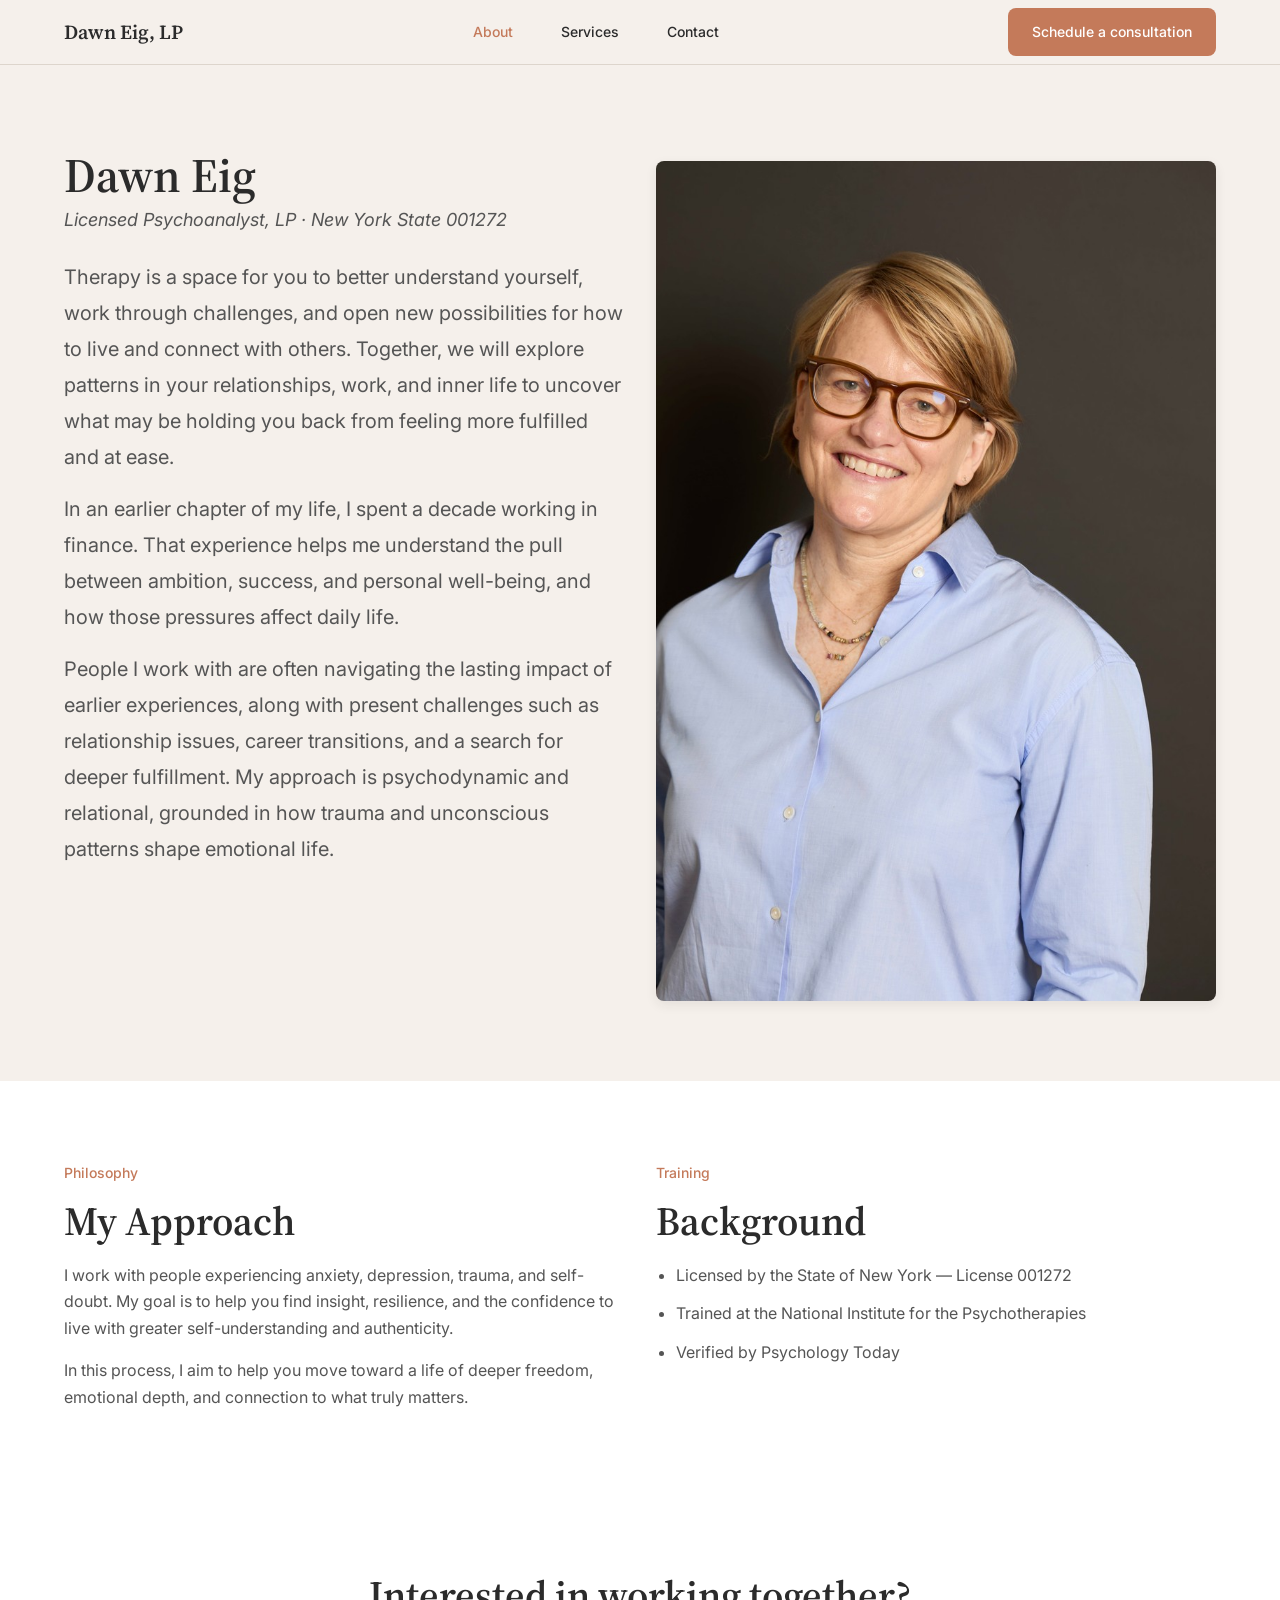
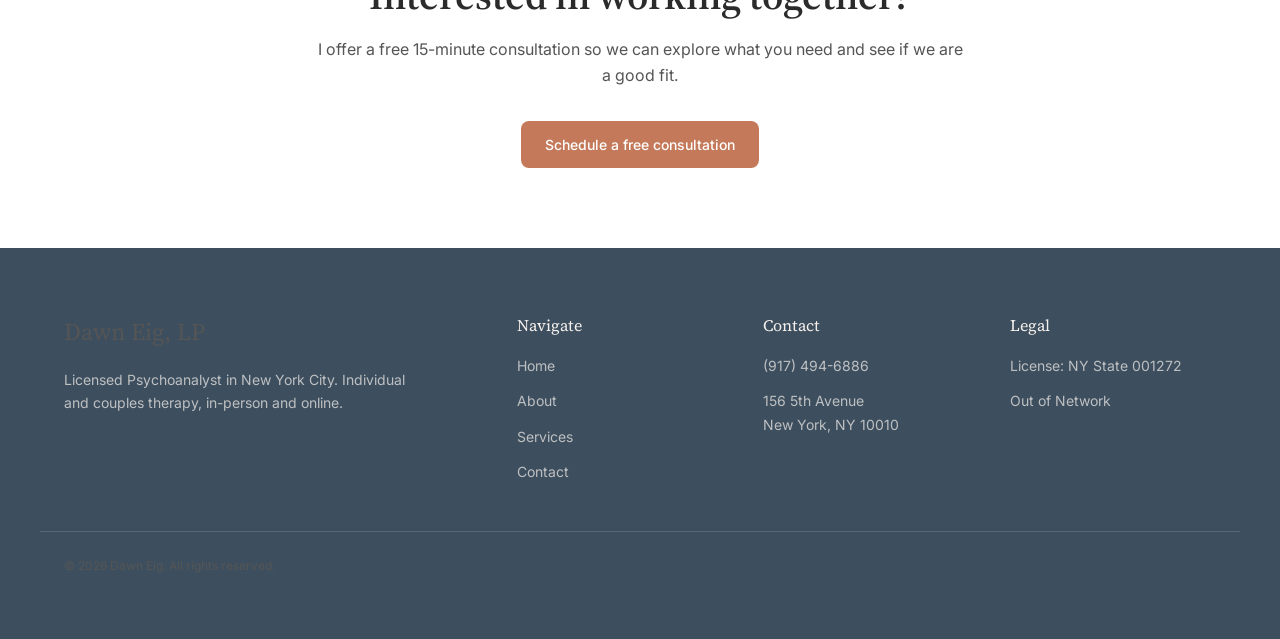
==== about/index.html @ 8c960bed "Make footer address link to Google Maps" ====
<!DOCTYPE html>
<html lang="en">
<head>
  <meta charset="UTF-8">
  <meta name="viewport" content="width=device-width, initial-scale=1.0">
  <meta name="description" content="About Dawn Eig, Licensed Psychoanalyst in NYC. Learn about her background in finance, her psychoanalytic training, and her approach to therapy.">
  <title>About — Dawn Eig, LP | Licensed Psychoanalyst</title>
  <link rel="preconnect" href="https://fonts.googleapis.com">
  <link rel="preconnect" href="https://fonts.gstatic.com" crossorigin>
  <link href="https://fonts.googleapis.com/css2?family=Inter:wght@400;500;600&family=Source+Serif+4:ital,opsz,wght@0,8..60,400;0,8..60,600;1,8..60,400&display=swap" rel="stylesheet">
  <link rel="stylesheet" href="/css/tokens.css">
  <link rel="stylesheet" href="/css/reset.css">
  <link rel="stylesheet" href="/css/base.css">
  <link rel="stylesheet" href="/css/layout.css">
  <link rel="stylesheet" href="/css/components.css">
  <link rel="stylesheet" href="/css/pages.css">
</head>
<body>
  <a href="#main" class="sr-only">Skip to main content</a>

  <header class="nav" role="banner">
    <div class="container nav__inner">
      <a href="/" class="nav__logo">Dawn Eig, LP</a>
      <nav class="nav__links" aria-label="Primary navigation">
        <a href="/about/" class="nav__link" aria-current="page">About</a>
        <a href="/services/" class="nav__link">Services</a>
        <a href="/contact/" class="nav__link">Contact</a>
      </nav>
      <a href="/contact/" class="btn btn--primary nav__cta">Schedule a consultation</a>
      <button class="nav__toggle" aria-label="Toggle menu" aria-expanded="false" aria-controls="nav-mobile">
        <span class="nav__toggle-bar" aria-hidden="true"></span>
        <span class="nav__toggle-bar" aria-hidden="true"></span>
        <span class="nav__toggle-bar" aria-hidden="true"></span>
      </button>
    </div>
    <div id="nav-mobile" class="nav__mobile container">
      <a href="/about/" class="nav__link" aria-current="page">About</a>
      <a href="/services/" class="nav__link">Services</a>
      <a href="/contact/" class="nav__link">Contact</a>
      <a href="/contact/" class="btn btn--primary">Schedule a consultation</a>
    </div>
  </header>

  <main id="main">
    <section class="section section--primary" aria-labelledby="about-heading">
      <div class="container grid grid--2" style="align-items: start;">
        <div>
          <h1 id="about-heading" class="section__title">Dawn Eig</h1>
          <p class="hero__subtitle hero__subtitle--about">Licensed Psychoanalyst, LP &middot; New York State 001272</p>
          <p class="bio__text">Therapy is a space for you to better understand yourself, work through challenges, and open new possibilities for how to live and connect with others. Together, we will explore patterns in your relationships, work, and inner life to uncover what may be holding you back from feeling more fulfilled and at ease.</p>
          <p class="bio__text">In an earlier chapter of my life, I spent a decade working in finance. That experience helps me understand the pull between ambition, success, and personal well-being, and how those pressures affect daily life.</p>
          <p class="bio__text">People I work with are often navigating the lasting impact of earlier experiences, along with present challenges such as relationship issues, career transitions, and a search for deeper fulfillment. My approach is psychodynamic and relational, grounded in how trauma and unconscious patterns shape emotional life.</p>
        </div>
        <figure class="hero__image" style="margin-top: var(--space-4);">
          <img src="/assets/images/dawn-eig-hero.jpg" alt="Dawn Eig, Licensed Psychoanalyst" loading="lazy" width="800" height="1200">
        </figure>
      </div>
    </section>

    <section class="section section--secondary" aria-labelledby="philosophy-heading">
      <div class="container">
        <div class="grid grid--2" style="align-items: start;">
          <div>
            <span class="section__eyebrow">Philosophy</span>
            <h2 id="philosophy-heading" class="section__title">My Approach</h2>
            <p>I work with people experiencing anxiety, depression, trauma, and self-doubt. My goal is to help you find insight, resilience, and the confidence to live with greater self-understanding and authenticity.</p>
            <p>In this process, I aim to help you move toward a life of deeper freedom, emotional depth, and connection to what truly matters.</p>
          </div>
          <div>
            <span class="section__eyebrow">Training</span>
            <h2 class="section__title">Background</h2>
            <ul style="padding-left: var(--space-5); list-style: disc; color: var(--color-text-secondary);">
              <li style="margin-bottom: var(--space-3);">Licensed by the State of New York &mdash; License 001272</li>
              <li style="margin-bottom: var(--space-3);">Trained at the National Institute for the Psychotherapies</li>
              <li>Verified by Psychology Today</li>
            </ul>
          </div>
        </div>
      </div>
    </section>

    <section class="section section--secondary text-center" aria-labelledby="cta-about-heading">
      <div class="container">
        <h2 id="cta-about-heading" class="section__title">Interested in working together?</h2>
        <p style="margin-inline: auto; margin-bottom: var(--space-8);">I offer a free 15-minute consultation so we can explore what you need and see if we are a good fit.</p>
        <a href="/contact/" class="btn btn--primary">Schedule a free consultation</a>
      </div>
    </section>
  </main>

  <footer class="footer" role="contentinfo">
    <div class="container footer__inner">
      <div>
        <p class="footer__brand">Dawn Eig, LP</p>
        <p class="footer__text">Licensed Psychoanalyst in New York City. Individual and couples therapy, in-person and online.</p>
      </div>
      <div>
        <p class="footer__heading">Navigate</p>
        <nav class="footer__links" aria-label="Footer navigation">
          <a href="/" class="footer__link">Home</a>
          <a href="/about/" class="footer__link">About</a>
          <a href="/services/" class="footer__link">Services</a>
          <a href="/contact/" class="footer__link">Contact</a>
        </nav>
      </div>
      <div>
        <p class="footer__heading">Contact</p>
        <div class="footer__links">
          <a href="tel:+19174946886" class="footer__link">(917) 494-6886</a>
          <a href="https://maps.google.com/?q=156+5th+Avenue+New+York+NY+10010" target="_blank" rel="noopener noreferrer" class="footer__link">156 5th Avenue<br>New York, NY 10010</a>
        </div>
      </div>
      <div>
        <p class="footer__heading">Legal</p>
        <div class="footer__links">
          <span class="footer__link">License: NY State 001272</span>
          <span class="footer__link">Out of Network</span>
        </div>
      </div>
    </div>
    <div class="container footer__bottom">
      <p>&copy; 2026 Dawn Eig. All rights reserved.</p>
    </div>
  </footer>

  <script type="module" src="/js/main.js"></script>
</body>
</html>
---- css/tokens.css ----
/*
 * Design Tokens
 * Single source of truth for colors, typography, spacing, and breakpoints.
 * Modify here to update the entire site.
 */

:root {
  /* Colors */
  --color-bg-primary: #F5F0EB;
  --color-bg-secondary: #FFFFFF;
  --color-bg-dark: #3D4F5F;
  --color-text-primary: #2B2B2B;
  --color-text-secondary: #555555;
  --color-text-on-dark: #F5F0EB;
  --color-accent: #C47A5A;
  --color-accent-hover: #A86446;
  --color-accent-light: #E8C4B0;
  --color-link: #8B5E3C;
  --color-border: #DDD5CC;

  /* Typography */
  --font-serif: 'Source Serif 4', 'Cormorant Garamond', Georgia, serif;
  --font-sans: 'Inter', 'DM Sans', -apple-system, BlinkMacSystemFont, sans-serif;
  --font-size-xs: 0.75rem;
  --font-size-sm: 0.875rem;
  --font-size-base: 1rem;
  --font-size-md: 1.125rem;
  --font-size-lg: 1.25rem;
  --font-size-xl: 1.5rem;
  --font-size-2xl: 2rem;
  --font-size-3xl: 2.5rem;
  --font-size-4xl: 3rem;
  --line-height-tight: 1.25;
  --line-height-normal: 1.65;
  --line-height-relaxed: 1.8;

  /* Spacing */
  --space-1: 0.25rem;
  --space-2: 0.5rem;
  --space-3: 0.75rem;
  --space-4: 1rem;
  --space-5: 1.25rem;
  --space-6: 1.5rem;
  --space-8: 2rem;
  --space-10: 2.5rem;
  --space-12: 3rem;
  --space-16: 4rem;
  --space-20: 5rem;
  --space-24: 6rem;

  /* Layout */
  --container-max: 75rem;
  --container-narrow: 55rem;
  --section-padding-y: var(--space-20);
  --border-radius: 8px;

  /* Transitions */
  --transition-fast: 150ms ease;
  --transition-base: 200ms ease;
  --transition-slow: 300ms ease;

  /* Shadows */
  --shadow-sm: 0 1px 2px rgba(43, 43, 43, 0.05);
  --shadow-md: 0 4px 12px rgba(43, 43, 43, 0.08);
  --shadow-lg: 0 8px 24px rgba(43, 43, 43, 0.1);
}

@media (prefers-reduced-motion: reduce) {
  :root {
    --transition-fast: 0ms;
    --transition-base: 0ms;
    --transition-slow: 0ms;
  }
}
---- css/base.css ----
/* Base typography and element styles */

body {
  font-family: var(--font-sans);
  font-size: var(--font-size-base);
  color: var(--color-text-primary);
  background-color: var(--color-bg-primary);
}

h1, h2, h3, h4 {
  font-family: var(--font-serif);
  font-weight: 600;
  line-height: var(--line-height-tight);
  color: var(--color-text-primary);
  text-wrap: balance;
}

h1 { font-size: var(--font-size-3xl); }
h2 { font-size: var(--font-size-2xl); }
h3 { font-size: var(--font-size-xl); }
h4 { font-size: var(--font-size-lg); }

p {
  max-width: 65ch;
  text-wrap: pretty;
  color: var(--color-text-secondary);
}

p + p {
  margin-top: var(--space-4);
}

a {
  color: var(--color-link);
  transition: color var(--transition-fast);
}

a:hover,
a:focus {
  color: var(--color-accent);
  text-decoration: underline;
  text-underline-offset: 3px;
}

@media (min-width: 48rem) {
  h1 { font-size: var(--font-size-4xl); }
  h2 { font-size: var(--font-size-3xl); }
}
---- css/layout.css ----
/* Layout primitives: containers, sections, grids */

.container {
  width: 100%;
  max-width: var(--container-max);
  margin-inline: auto;
  padding-inline: var(--space-6);
}

.container--narrow {
  max-width: var(--container-narrow);
}

.section {
  padding-block: var(--section-padding-y);
}

.section--primary {
  background-color: var(--color-bg-primary);
}

.section--secondary {
  background-color: var(--color-bg-secondary);
}

.section--dark {
  background-color: var(--color-bg-dark);
  color: var(--color-text-on-dark);
}

.section--dark h1,
.section--dark h2,
.section--dark h3,
.section--dark h4 {
  color: var(--color-text-on-dark);
}

.section--dark p {
  color: rgba(245, 240, 235, 0.85);
}

.section--dark .card {
  color: var(--color-text-primary);
}

.section--dark .card h3,
.section--dark .card .card__title {
  color: var(--color-text-primary);
}

.section--dark .card p,
.section--dark .card .card__text {
  color: var(--color-text-secondary);
}

.grid {
  display: grid;
  gap: var(--space-8);
}

.grid--2 {
  grid-template-columns: 1fr;
}

.grid--3 {
  grid-template-columns: 1fr;
}

@media (min-width: 48rem) {
  .grid--2 {
    grid-template-columns: repeat(2, 1fr);
  }
}

@media (min-width: 64rem) {
  .grid--3 {
    grid-template-columns: repeat(3, 1fr);
  }
}
---- css/components.css ----
/* Reusable UI components */

/* ---- Navigation ---- */
.nav {
  position: sticky;
  top: 0;
  z-index: 100;
  background-color: rgba(245, 240, 235, 0.95);
  backdrop-filter: blur(8px);
  border-bottom: 1px solid var(--color-border);
}

.nav__inner {
  display: flex;
  align-items: center;
  justify-content: space-between;
  height: 4rem;
}

.nav__logo {
  font-family: var(--font-serif);
  font-size: var(--font-size-lg);
  font-weight: 600;
  color: var(--color-text-primary);
}

.nav__logo:hover {
  text-decoration: none;
  color: var(--color-accent);
}

.nav__links {
  display: none;
  gap: var(--space-12);
  align-items: center;
}

.nav__link {
  font-size: var(--font-size-sm);
  font-weight: 500;
  color: var(--color-text-primary);
}

.nav__link:hover,
.nav__link[aria-current="page"] {
  color: var(--color-accent);
}

.nav__cta {
  display: none;
}

.nav__toggle {
  display: flex;
  flex-direction: column;
  gap: 5px;
  padding: var(--space-2);
}

.nav__toggle-bar {
  display: block;
  width: 24px;
  height: 2px;
  background-color: var(--color-text-primary);
  transition: transform var(--transition-base), opacity var(--transition-base);
}

.nav__toggle[aria-expanded="true"] .nav__toggle-bar:first-child {
  transform: translateY(7px) rotate(45deg);
}

.nav__toggle[aria-expanded="true"] .nav__toggle-bar:nth-child(2) {
  opacity: 0;
}

.nav__toggle[aria-expanded="true"] .nav__toggle-bar:last-child {
  transform: translateY(-7px) rotate(-45deg);
}

.nav__mobile {
  display: none;
  flex-direction: column;
  gap: var(--space-4);
  padding: var(--space-4) var(--space-6) var(--space-8);
  border-top: 1px solid var(--color-border);
}

.nav__mobile.is-open {
  display: flex;
}

@media (min-width: 48rem) {
  .nav__links {
    display: flex;
  }

  .nav__cta {
    display: inline-flex;
  }

  .nav__toggle {
    display: none;
  }

  .nav__mobile {
    display: none !important;
  }
}

/* ---- Buttons ---- */
.btn {
  display: inline-flex;
  align-items: center;
  justify-content: center;
  padding: var(--space-3) var(--space-6);
  font-family: var(--font-sans);
  font-size: var(--font-size-sm);
  font-weight: 500;
  border-radius: var(--border-radius);
  transition: background-color var(--transition-base);
}

.btn:hover {
  text-decoration: none;
}

.btn:active {
  opacity: 0.92;
}

.btn--primary:focus-visible,
.btn--on-dark:focus-visible {
  outline-color: var(--color-bg-secondary);
}

.btn--primary {
  background-color: var(--color-accent);
  color: var(--color-bg-secondary);
}

.btn--primary:hover {
  background-color: var(--color-accent-hover);
  color: var(--color-bg-secondary);
}

.btn--secondary {
  background-color: transparent;
  color: var(--color-text-primary);
  border: 1.5px solid var(--color-border);
}

.btn--secondary:hover {
  border-color: var(--color-accent);
  color: var(--color-accent);
}

.btn--on-dark {
  background-color: var(--color-bg-secondary);
  color: var(--color-text-primary);
}

.btn--on-dark:hover {
  background-color: var(--color-accent-light);
}

/* ---- Cards ---- */
.card {
  background-color: var(--color-bg-secondary);
  border-radius: var(--border-radius);
  padding: var(--space-8);
  box-shadow: var(--shadow-sm);
  transition: box-shadow var(--transition-base), transform var(--transition-base);
}

.card:hover {
  box-shadow: var(--shadow-md);
}

.card__title {
  font-family: var(--font-serif);
  font-size: var(--font-size-xl);
  margin-bottom: var(--space-3);
}

.card__text {
  font-size: var(--font-size-sm);
  line-height: var(--line-height-relaxed);
}

/* ---- Forms ---- */
.form__group {
  margin-bottom: var(--space-5);
}

.form__label {
  display: block;
  margin-bottom: var(--space-2);
  font-size: var(--font-size-sm);
  font-weight: 500;
  color: var(--color-text-secondary);
}

.form__input,
.form__textarea {
  width: 100%;
  padding: var(--space-3) var(--space-4);
  font-size: var(--font-size-base);
  background-color: var(--color-bg-secondary);
  border: 1.5px solid var(--color-border);
  border-radius: var(--border-radius);
  transition: border-color var(--transition-fast), box-shadow var(--transition-fast);
}

.form__input:focus,
.form__textarea:focus {
  border-color: var(--color-accent);
  box-shadow: 0 0 0 3px rgba(196, 122, 90, 0.15);
  outline: none;
}

.form__textarea {
  min-height: 8rem;
  resize: vertical;
}

.form__error {
  display: none;
  margin-top: var(--space-2);
  font-size: var(--font-size-sm);
  color: #C0392B;
}

.form__group.is-invalid .form__error {
  display: block;
}

.form__group.is-invalid .form__input,
.form__group.is-invalid .form__textarea {
  border-color: #C0392B;
}

.form__success {
  display: none;
  padding: var(--space-6);
  background-color: #E8F5E9;
  border: 1.5px solid #A5D6A7;
  border-radius: var(--border-radius);
  color: #2E7D32;
}

.form__success.is-visible {
  display: block;
}

/* ---- Utility ---- */
.text-center { text-align: center; }
.text-center p { margin-inline: auto; }

.sr-only {
  position: absolute;
  width: 1px;
  height: 1px;
  padding: 0;
  margin: -1px;
  overflow: hidden;
  clip: rect(0, 0, 0, 0);
  white-space: nowrap;
  border: 0;
}
---- css/pages.css ----
/* Page-specific styles */

/* ---- Hero ---- */
.hero {
  padding-block: var(--space-16);
}

.hero__inner {
  display: grid;
  gap: var(--space-10);
  align-items: center;
}

.hero__content {
  order: 2;
}

.hero__title {
  margin-bottom: var(--space-4);
}

.hero__title em {
  font-style: normal;
  color: var(--color-accent);
}

.hero__subtitle {
  font-family: var(--font-sans);
  font-size: var(--font-size-md);
  font-weight: 400;
  color: var(--color-text-secondary);
  margin-bottom: var(--space-6);
}

.hero__subtitle--about {
  font-style: italic;
  margin-top: calc(-1 * var(--space-4));
}

.hero__text {
  font-size: var(--font-size-md);
  line-height: var(--line-height-relaxed);
  margin-bottom: var(--space-8);
}

.hero__actions {
  display: flex;
  flex-wrap: wrap;
  gap: var(--space-4);
}

.hero__image {
  order: 1;
  border-radius: var(--border-radius);
  overflow: hidden;
  box-shadow: var(--shadow-md);
}

.hero__image img {
  width: 100%;
  aspect-ratio: 2 / 3;
  object-fit: cover;
}

/* About page bio text */
.bio__text {
  font-size: var(--font-size-lg);
  line-height: var(--line-height-relaxed);
  max-width: 55ch;
}

.bio__text:first-of-type {
  margin-top: var(--space-6);
}

@media (min-width: 48rem) {
  .hero {
    padding-block: var(--space-24);
  }

  .hero__inner {
    grid-template-columns: 1fr 1fr;
    gap: var(--space-16);
  }

  .hero__content {
    order: 1;
  }

  .hero__image {
    order: 2;
  }
}

/* ---- Section Header ---- */
.section__header {
  margin-bottom: var(--space-12);
}

.section__header--center {
  text-align: center;
}

.section__header--center p {
  margin-inline: auto;
}

.section__eyebrow {
  display: block;
  font-family: var(--font-sans);
  font-size: var(--font-size-sm);
  font-weight: 500;
  color: var(--color-accent);
  margin-bottom: var(--space-3);
}

.section__title {
  margin-bottom: var(--space-4);
}

/* ---- Quote ---- */
.quote {
  font-family: var(--font-serif);
  font-size: var(--font-size-xl);
  font-style: italic;
  line-height: var(--line-height-normal);
  color: var(--color-text-primary);
  max-width: 50ch;
  border-left: 3px solid var(--color-accent);
  padding-left: var(--space-6);
}

.quote__attribution {
  display: block;
  margin-top: var(--space-4);
  font-family: var(--font-sans);
  font-size: var(--font-size-sm);
  font-style: normal;
  color: var(--color-text-secondary);
}

/* ---- List Blocks ---- */
.list-block__item {
  padding: var(--space-6) 0;
  border-bottom: 1px solid var(--color-border);
}

.list-block__item:first-child {
  border-top: 1px solid var(--color-border);
}

.list-block__title {
  font-family: var(--font-serif);
  font-size: var(--font-size-lg);
  margin-bottom: var(--space-2);
}

.list-block__text {
  font-size: var(--font-size-sm);
  color: var(--color-text-secondary);
  max-width: 60ch;
}

/* ---- Footer ---- */
.footer {
  padding-block: var(--space-16);
  background-color: var(--color-bg-dark);
  color: var(--color-text-on-dark);
}

.footer__inner {
  display: grid;
  gap: var(--space-10);
}

.footer__brand {
  font-family: var(--font-serif);
  font-size: var(--font-size-xl);
  margin-bottom: var(--space-3);
}

.footer__text {
  font-size: var(--font-size-sm);
  color: rgba(245, 240, 235, 0.7);
  max-width: 40ch;
}

.footer__heading {
  font-family: var(--font-serif);
  font-size: var(--font-size-base);
  margin-bottom: var(--space-4);
  color: var(--color-text-on-dark);
}

.footer__links {
  display: flex;
  flex-direction: column;
  gap: var(--space-3);
}

.footer__link {
  font-size: var(--font-size-sm);
  color: rgba(245, 240, 235, 0.7);
}

.footer__link:hover {
  color: var(--color-text-on-dark);
}

.footer__bottom {
  margin-top: var(--space-12);
  padding-top: var(--space-6);
  border-top: 1px solid rgba(245, 240, 235, 0.15);
  font-size: var(--font-size-xs);
  color: rgba(245, 240, 235, 0.5);
}

@media (min-width: 48rem) {
  .footer__inner {
    grid-template-columns: 2fr 1fr 1fr 1fr;
  }
}
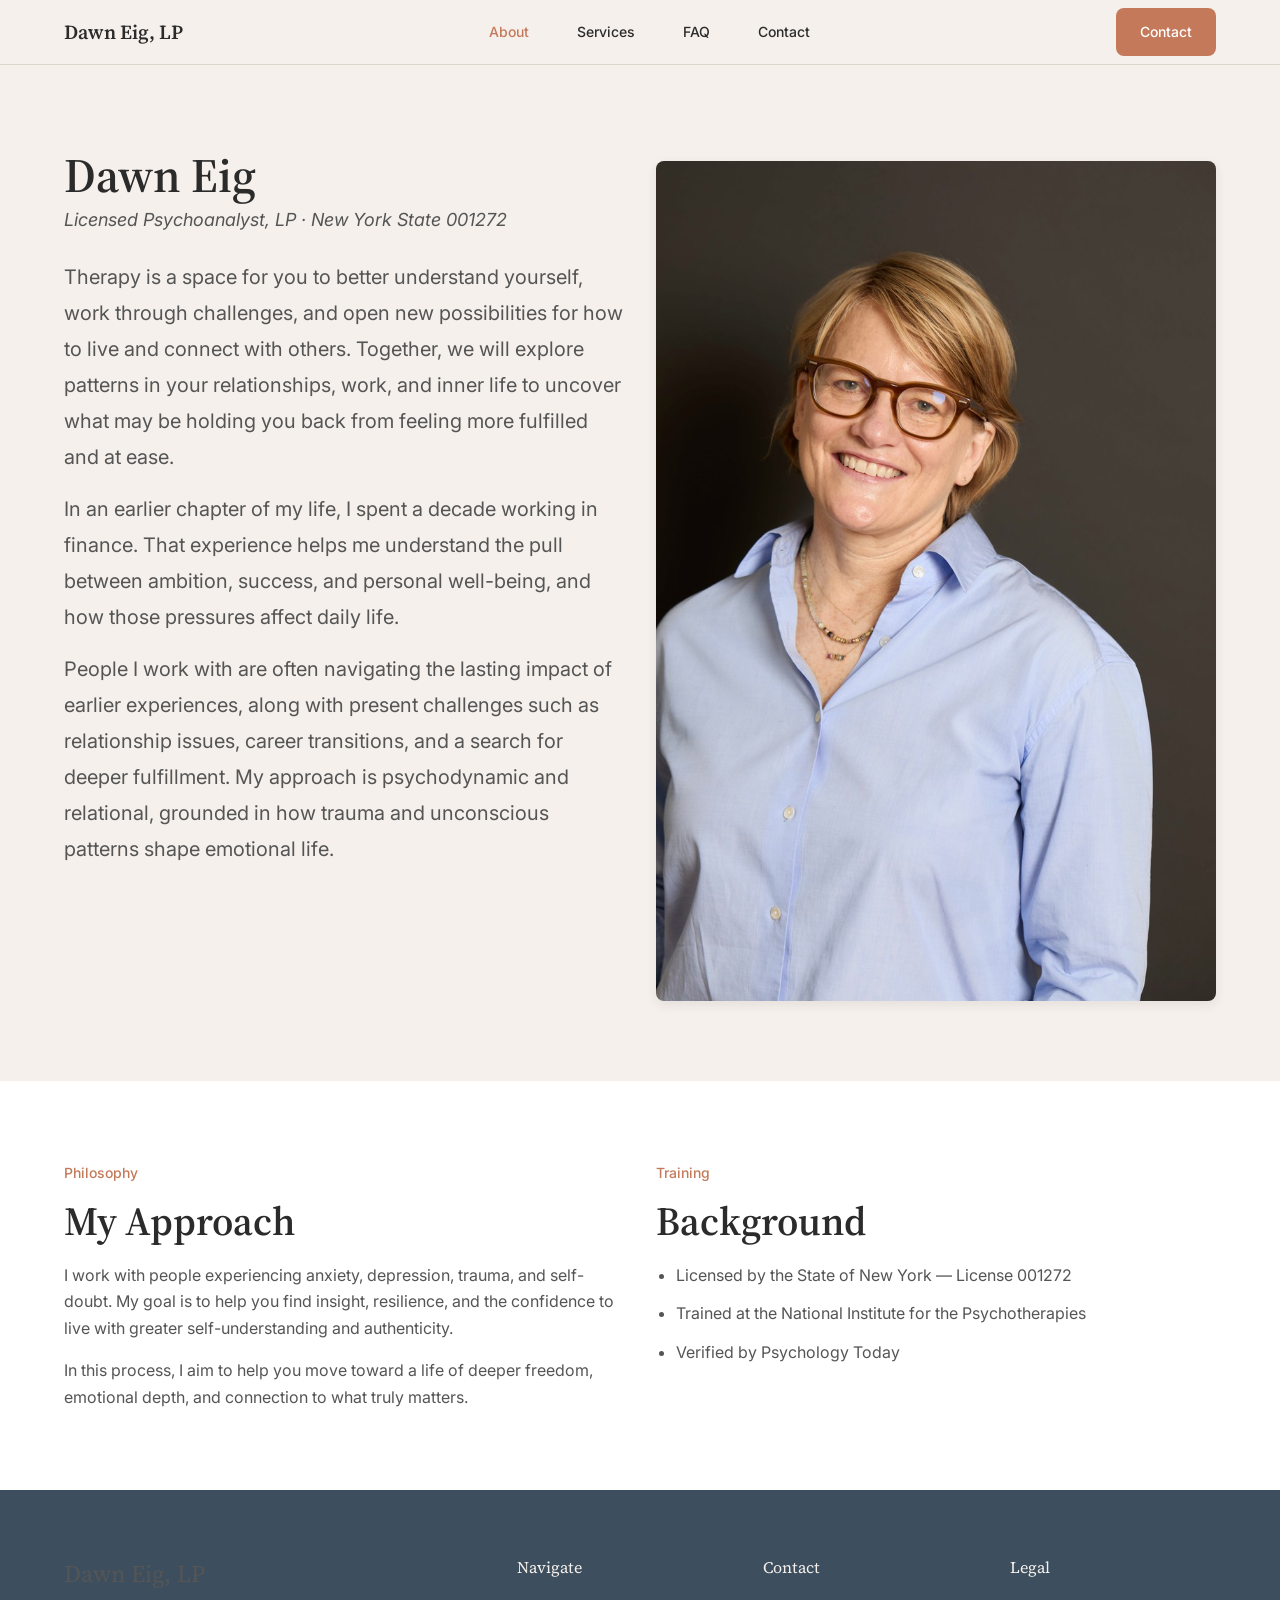
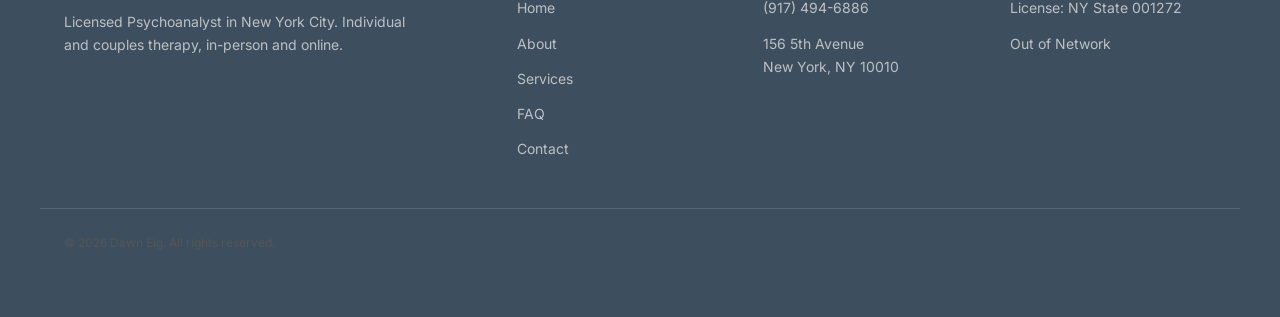
==== commit ca916f47: "Implement client edits per Dawn Eig document - Nav: add FAQ, change CTA to Contact - Home: new hero " ====
--- a/about/index.html
+++ b/about/index.html
@@ -24,9 +24,10 @@
       <nav class="nav__links" aria-label="Primary navigation">
         <a href="/about/" class="nav__link" aria-current="page">About</a>
         <a href="/services/" class="nav__link">Services</a>
+        <a href="/faq/" class="nav__link">FAQ</a>
         <a href="/contact/" class="nav__link">Contact</a>
       </nav>
-      <a href="/contact/" class="btn btn--primary nav__cta">Schedule a consultation</a>
+      <a href="/contact/" class="btn btn--primary nav__cta">Contact</a>
       <button class="nav__toggle" aria-label="Toggle menu" aria-expanded="false" aria-controls="nav-mobile">
         <span class="nav__toggle-bar" aria-hidden="true"></span>
         <span class="nav__toggle-bar" aria-hidden="true"></span>
@@ -36,8 +37,9 @@
     <div id="nav-mobile" class="nav__mobile container">
       <a href="/about/" class="nav__link" aria-current="page">About</a>
       <a href="/services/" class="nav__link">Services</a>
+      <a href="/faq/" class="nav__link">FAQ</a>
       <a href="/contact/" class="nav__link">Contact</a>
-      <a href="/contact/" class="btn btn--primary">Schedule a consultation</a>
+      <a href="/contact/" class="btn btn--primary">Contact</a>
     </div>
   </header>
 
@@ -79,13 +81,6 @@
       </div>
     </section>
 
-    <section class="section section--secondary text-center" aria-labelledby="cta-about-heading">
-      <div class="container">
-        <h2 id="cta-about-heading" class="section__title">Interested in working together?</h2>
-        <p style="margin-inline: auto; margin-bottom: var(--space-8);">I offer a free 15-minute consultation so we can explore what you need and see if we are a good fit.</p>
-        <a href="/contact/" class="btn btn--primary">Schedule a free consultation</a>
-      </div>
-    </section>
   </main>
 
   <footer class="footer" role="contentinfo">
@@ -100,6 +95,7 @@
           <a href="/" class="footer__link">Home</a>
           <a href="/about/" class="footer__link">About</a>
           <a href="/services/" class="footer__link">Services</a>
+          <a href="/faq/" class="footer__link">FAQ</a>
           <a href="/contact/" class="footer__link">Contact</a>
         </nav>
       </div>
--- a/css/pages.css
+++ b/css/pages.css
@@ -118,27 +118,6 @@
   margin-bottom: var(--space-4);
 }
 
-/* ---- Quote ---- */
-.quote {
-  font-family: var(--font-serif);
-  font-size: var(--font-size-xl);
-  font-style: italic;
-  line-height: var(--line-height-normal);
-  color: var(--color-text-primary);
-  max-width: 50ch;
-  border-left: 3px solid var(--color-accent);
-  padding-left: var(--space-6);
-}
-
-.quote__attribution {
-  display: block;
-  margin-top: var(--space-4);
-  font-family: var(--font-sans);
-  font-size: var(--font-size-sm);
-  font-style: normal;
-  color: var(--color-text-secondary);
-}
-
 /* ---- List Blocks ---- */
 .list-block__item {
   padding: var(--space-6) 0;
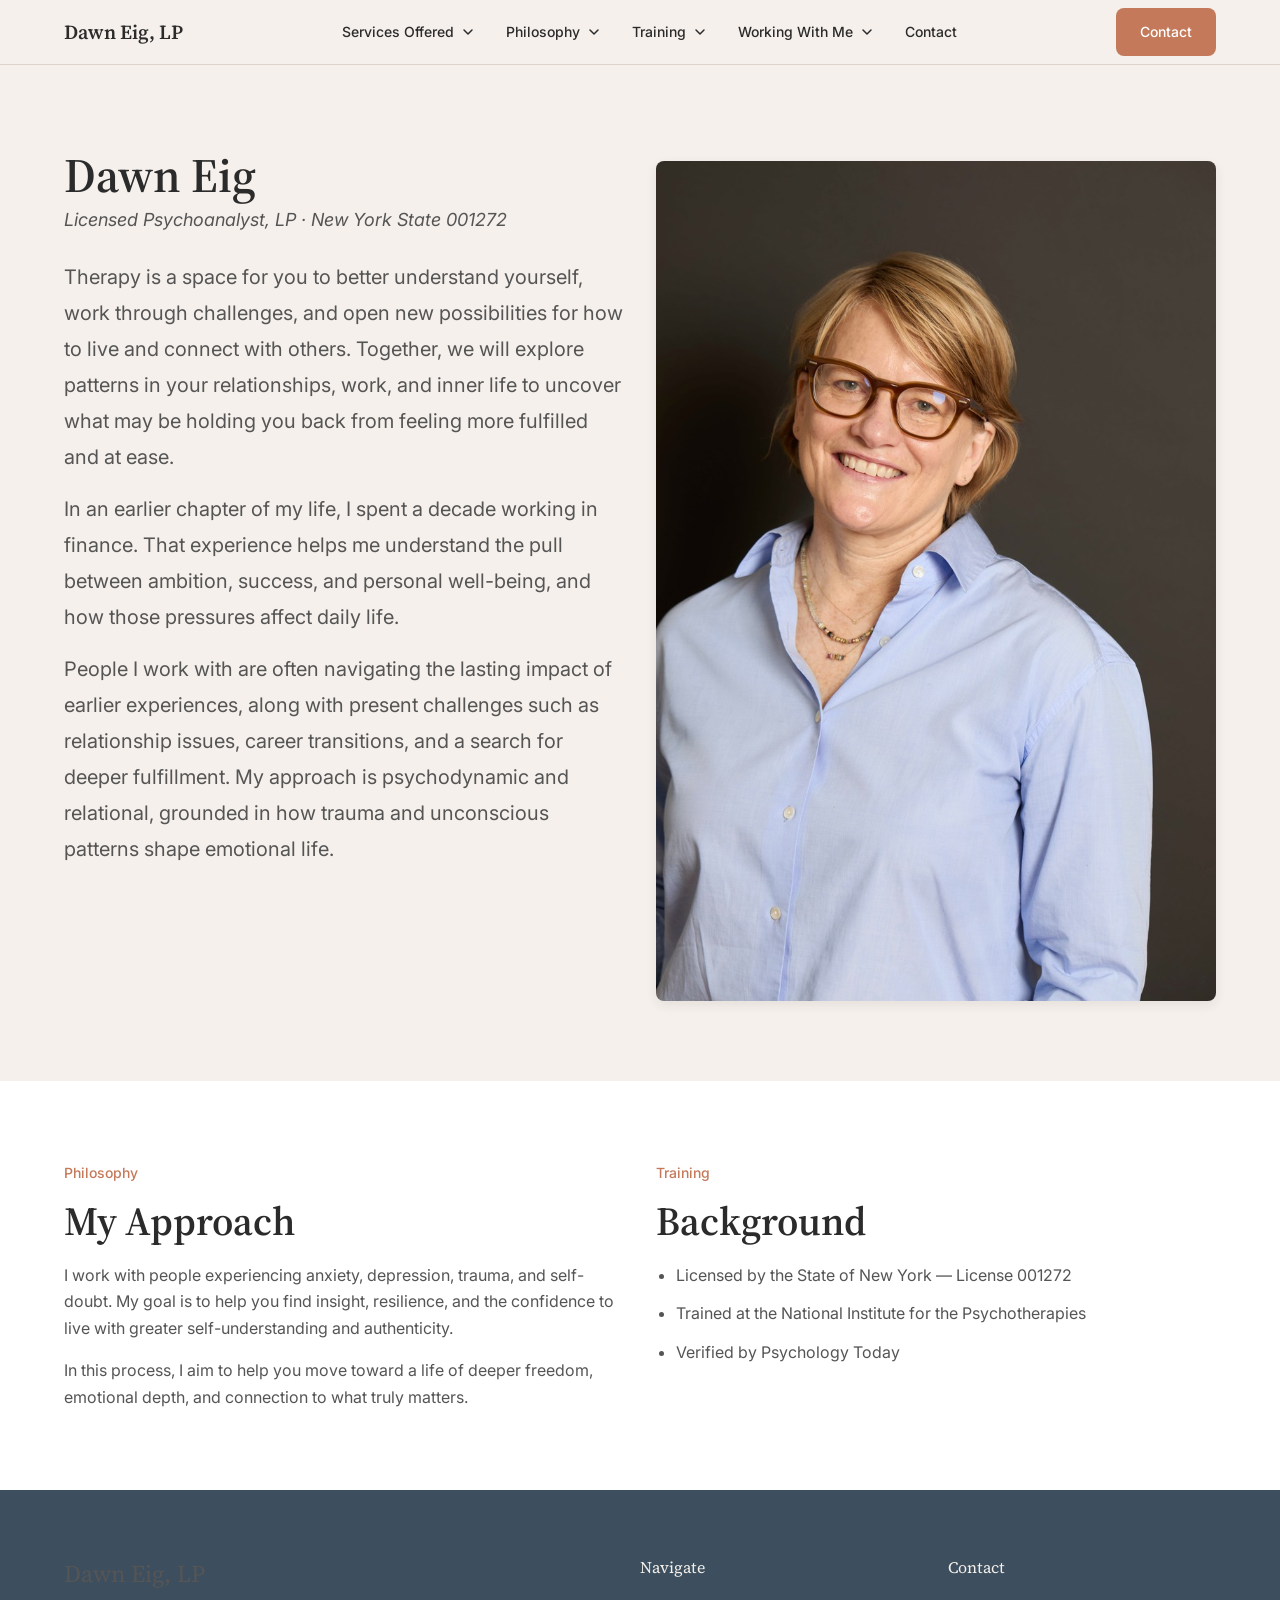
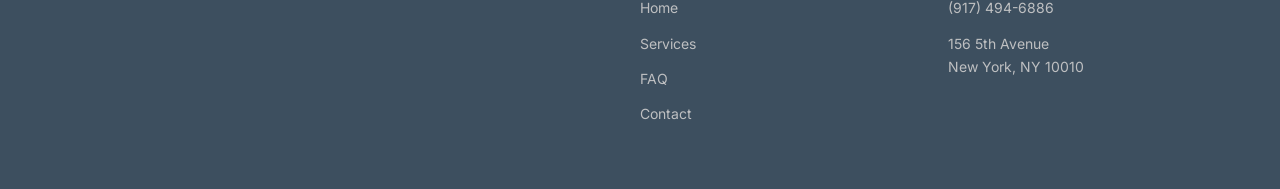
==== commit 4da89700: "Implement Dawn website2.docx edits + rebuild dropdown nav to match kirstenlentz.com" ====
--- a/about/index.html
+++ b/about/index.html
@@ -22,9 +22,86 @@
     <div class="container nav__inner">
       <a href="/" class="nav__logo">Dawn Eig, LP</a>
       <nav class="nav__links" aria-label="Primary navigation">
-        <a href="/about/" class="nav__link" aria-current="page">About</a>
-        <a href="/services/" class="nav__link">Services</a>
-        <a href="/faq/" class="nav__link">FAQ</a>
+        <div class="nav__dropdown">
+          <button class="nav__dropdown-toggle" aria-expanded="false" aria-controls="dd-services">
+            Services Offered
+            <svg class="nav__chevron" width="12" height="12" viewBox="0 0 12 12" aria-hidden="true">
+              <path d="M2 4l4 4 4-4" fill="none" stroke="currentColor" stroke-width="1.5" stroke-linecap="round" stroke-linejoin="round"/>
+            </svg>
+          </button>
+          <div id="dd-services" class="nav__dropdown-panel" hidden>
+            <a href="/services/#individual-therapy" class="nav__dropdown-item">
+              <h4>Individual Therapy</h4>
+              <p>A dedicated space to explore your inner life, understand patterns that hold you back, and move toward deeper freedom and authenticity.</p>
+            </a>
+            <a href="/services/#individual-psychoanalysis" class="nav__dropdown-item">
+              <h4>Individual Psychoanalysis</h4>
+              <p>An immersive, deeply collaborative process that uses the therapeutic relationship to explore your inner world in a sustained and meaningful way.</p>
+            </a>
+            <a href="/services/#couples-therapy" class="nav__dropdown-item">
+              <h4>Couples Therapy</h4>
+              <p>A space where the relationship itself becomes the focus, helping you understand dynamics, communicate more clearly, and feel more connected.</p>
+            </a>
+          </div>
+        </div>
+        <div class="nav__dropdown">
+          <button class="nav__dropdown-toggle" aria-expanded="false" aria-controls="dd-philosophy">
+            Philosophy
+            <svg class="nav__chevron" width="12" height="12" viewBox="0 0 12 12" aria-hidden="true">
+              <path d="M2 4l4 4 4-4" fill="none" stroke="currentColor" stroke-width="1.5" stroke-linecap="round" stroke-linejoin="round"/>
+            </svg>
+          </button>
+          <div id="dd-philosophy" class="nav__dropdown-panel" hidden>
+            <a href="/about/" class="nav__dropdown-item">
+              <h4>My Approach</h4>
+              <p>My approach to therapy is primarily psychoanalytic. Rather than seeing symptoms as problems to eliminate, it understands them as expressions of underlying emotional conflicts, often outside of awareness.</p>
+            </a>
+            <a href="/about/" class="nav__dropdown-item">
+              <h4>Integrative & Flexible</h4>
+              <p>While my training is grounded in psychoanalysis, I don't see therapy as one-size-fits-all. Each person brings different needs, goals, and ways of engaging in the process.</p>
+            </a>
+          </div>
+        </div>
+        <div class="nav__dropdown">
+          <button class="nav__dropdown-toggle" aria-expanded="false" aria-controls="dd-training">
+            Training
+            <svg class="nav__chevron" width="12" height="12" viewBox="0 0 12 12" aria-hidden="true">
+              <path d="M2 4l4 4 4-4" fill="none" stroke="currentColor" stroke-width="1.5" stroke-linecap="round" stroke-linejoin="round"/>
+            </svg>
+          </button>
+          <div id="dd-training" class="nav__dropdown-panel" hidden>
+            <a href="/about/" class="nav__dropdown-item">
+              <h4>Psychoanalytic Training</h4>
+              <p>I received my psychoanalytic training at the National Institute for the Psychotherapies, where I trained as a relationally oriented psychotherapist and psychoanalyst.</p>
+            </a>
+            <a href="/about/" class="nav__dropdown-item">
+              <h4>Education & Prior Career</h4>
+              <p>I earned my Bachelor's degree in Psychology from the University of Colorado Boulder and later completed my MBA before transitioning into psychotherapy.</p>
+            </a>
+          </div>
+        </div>
+        <div class="nav__dropdown">
+          <button class="nav__dropdown-toggle" aria-expanded="false" aria-controls="dd-working">
+            Working With Me
+            <svg class="nav__chevron" width="12" height="12" viewBox="0 0 12 12" aria-hidden="true">
+              <path d="M2 4l4 4 4-4" fill="none" stroke="currentColor" stroke-width="1.5" stroke-linecap="round" stroke-linejoin="round"/>
+            </svg>
+          </button>
+          <div id="dd-working" class="nav__dropdown-panel" hidden>
+            <a href="/services/" class="nav__dropdown-item">
+              <h4>Location</h4>
+              <p>My office is located at 156 5th Avenue. I am available to work by Zoom but find that working together in person is far preferable.</p>
+            </a>
+            <a href="/services/" class="nav__dropdown-item">
+              <h4>Fees</h4>
+              <p>My standard fee is discussed during the initial consultation. I reserve a percentage of my practice for people who need lower fees.</p>
+            </a>
+            <a href="/services/" class="nav__dropdown-item">
+              <h4>Insurance</h4>
+              <p>I'm not in network with any insurance companies. If you have out-of-network benefits, you can be reimbursed. I'll provide a monthly superbill.</p>
+            </a>
+          </div>
+        </div>
         <a href="/contact/" class="nav__link">Contact</a>
       </nav>
       <a href="/contact/" class="btn btn--primary nav__cta">Contact</a>
@@ -35,11 +112,72 @@
       </button>
     </div>
     <div id="nav-mobile" class="nav__mobile container">
-      <a href="/about/" class="nav__link" aria-current="page">About</a>
-      <a href="/services/" class="nav__link">Services</a>
-      <a href="/faq/" class="nav__link">FAQ</a>
+      <button class="nav__accordion-toggle" aria-expanded="false" aria-controls="mob-services">
+        Services Offered
+        <svg class="nav__chevron" width="12" height="12" viewBox="0 0 12 12" aria-hidden="true">
+          <path d="M2 4l4 4 4-4" fill="none" stroke="currentColor" stroke-width="1.5" stroke-linecap="round" stroke-linejoin="round"/>
+        </svg>
+      </button>
+      <div id="mob-services" class="nav__accordion-content">
+        <div>
+          <h4>Individual Therapy</h4>
+          <p>A dedicated space to explore your inner life, understand patterns that hold you back, and move toward deeper freedom and authenticity.</p>
+          <h4>Individual Psychoanalysis</h4>
+          <p>An immersive, deeply collaborative process that uses the therapeutic relationship to explore your inner world in a sustained and meaningful way.</p>
+          <h4>Couples Therapy</h4>
+          <p>A space where the relationship itself becomes the focus, helping you understand dynamics, communicate more clearly, and feel more connected.</p>
+          <a href="/services/" class="btn btn--secondary">Explore all services</a>
+        </div>
+      </div>
+
+      <button class="nav__accordion-toggle" aria-expanded="false" aria-controls="mob-philosophy">
+        Philosophy
+        <svg class="nav__chevron" width="12" height="12" viewBox="0 0 12 12" aria-hidden="true">
+          <path d="M2 4l4 4 4-4" fill="none" stroke="currentColor" stroke-width="1.5" stroke-linecap="round" stroke-linejoin="round"/>
+        </svg>
+      </button>
+      <div id="mob-philosophy" class="nav__accordion-content">
+        <div>
+          <p>My approach to therapy is primarily psychoanalytic. Rather than seeing symptoms as problems to eliminate, it understands them as expressions of underlying emotional conflicts, often outside of awareness.</p>
+          <p>While my training is grounded in psychoanalysis, I don't see therapy as one-size-fits-all. Each person brings different needs, goals, and ways of engaging in the process.</p>
+          <a href="/about/" class="btn btn--secondary">Read more</a>
+        </div>
+      </div>
+
+      <button class="nav__accordion-toggle" aria-expanded="false" aria-controls="mob-training">
+        Training
+        <svg class="nav__chevron" width="12" height="12" viewBox="0 0 12 12" aria-hidden="true">
+          <path d="M2 4l4 4 4-4" fill="none" stroke="currentColor" stroke-width="1.5" stroke-linecap="round" stroke-linejoin="round"/>
+        </svg>
+      </button>
+      <div id="mob-training" class="nav__accordion-content">
+        <div>
+          <p>I received my psychoanalytic training at the National Institute for the Psychotherapies, where I trained as a relationally oriented psychotherapist and psychoanalyst.</p>
+          <p>I earned my Bachelor's degree in Psychology from the University of Colorado Boulder and later completed my MBA before transitioning into psychotherapy.</p>
+          <a href="/about/" class="btn btn--secondary">Read more</a>
+        </div>
+      </div>
+
+      <button class="nav__accordion-toggle" aria-expanded="false" aria-controls="mob-working">
+        Working With Me
+        <svg class="nav__chevron" width="12" height="12" viewBox="0 0 12 12" aria-hidden="true">
+          <path d="M2 4l4 4 4-4" fill="none" stroke="currentColor" stroke-width="1.5" stroke-linecap="round" stroke-linejoin="round"/>
+        </svg>
+      </button>
+      <div id="mob-working" class="nav__accordion-content">
+        <div>
+          <h4>Location</h4>
+          <p>My office is located at 156 5th Avenue. I am available to work by Zoom but find that working together in person is far preferable.</p>
+          <h4>Fees</h4>
+          <p>My standard fee is discussed during the initial consultation. I reserve a percentage of my practice for people who need lower fees.</p>
+          <h4>Insurance</h4>
+          <p>I'm not in network with any insurance companies. If you have out-of-network benefits, you can be reimbursed. I'll provide a monthly superbill.</p>
+          <a href="/services/" class="btn btn--secondary">Learn more</a>
+        </div>
+      </div>
+
       <a href="/contact/" class="nav__link">Contact</a>
-      <a href="/contact/" class="btn btn--primary">Contact</a>
+      <a href="/contact/" class="btn btn--primary nav__mobile-cta">Contact</a>
     </div>
   </header>
 
@@ -80,20 +218,17 @@
         </div>
       </div>
     </section>
-
   </main>
 
   <footer class="footer" role="contentinfo">
     <div class="container footer__inner">
       <div>
         <p class="footer__brand">Dawn Eig, LP</p>
-        <p class="footer__text">Licensed Psychoanalyst in New York City. Individual and couples therapy, in-person and online.</p>
       </div>
       <div>
         <p class="footer__heading">Navigate</p>
         <nav class="footer__links" aria-label="Footer navigation">
           <a href="/" class="footer__link">Home</a>
-          <a href="/about/" class="footer__link">About</a>
           <a href="/services/" class="footer__link">Services</a>
           <a href="/faq/" class="footer__link">FAQ</a>
           <a href="/contact/" class="footer__link">Contact</a>
@@ -102,20 +237,10 @@
       <div>
         <p class="footer__heading">Contact</p>
         <div class="footer__links">
-          <a href="tel:+19174946886" class="footer__link">(917) 494-6886</a>
+          <a href="tel:+191****6886" class="footer__link">(917) 494-6886</a>
           <a href="https://maps.google.com/?q=156+5th+Avenue+New+York+NY+10010" target="_blank" rel="noopener noreferrer" class="footer__link">156 5th Avenue<br>New York, NY 10010</a>
         </div>
       </div>
-      <div>
-        <p class="footer__heading">Legal</p>
-        <div class="footer__links">
-          <span class="footer__link">License: NY State 001272</span>
-          <span class="footer__link">Out of Network</span>
-        </div>
-      </div>
-    </div>
-    <div class="container footer__bottom">
-      <p>&copy; 2026 Dawn Eig. All rights reserved.</p>
     </div>
   </footer>
 
--- a/css/components.css
+++ b/css/components.css
@@ -31,7 +31,7 @@
 
 .nav__links {
   display: none;
-  gap: var(--space-12);
+  gap: var(--space-8);
   align-items: center;
 }
 
@@ -267,3 +267,147 @@
   white-space: nowrap;
   border: 0;
 }
+
+/* ---- Dropdown Panels (compact floating) ---- */
+.nav__dropdown {
+  position: relative;
+}
+
+.nav__dropdown-toggle {
+  display: inline-flex;
+  align-items: center;
+  gap: var(--space-2);
+  font-size: var(--font-size-sm);
+  font-weight: 500;
+  color: var(--color-text-primary);
+  background: none;
+  border: none;
+  padding: var(--space-2) 0;
+  cursor: pointer;
+}
+
+.nav__dropdown-toggle:hover {
+  color: var(--color-accent);
+}
+
+.nav__dropdown-toggle[aria-expanded="true"] {
+  color: var(--color-accent);
+}
+
+.nav__chevron {
+  width: 12px;
+  height: 12px;
+  transition: transform var(--transition-base);
+  flex-shrink: 0;
+}
+
+.nav__dropdown-toggle[aria-expanded="true"] .nav__chevron {
+  transform: rotate(180deg);
+}
+
+.nav__dropdown-panel {
+  position: absolute;
+  top: calc(100% + 0.5rem);
+  left: 0;
+  width: 22rem;
+  max-width: calc(100vw - var(--space-6));
+  background-color: var(--color-bg-secondary);
+  border-radius: var(--border-radius);
+  border: 1px solid var(--color-border);
+  box-shadow: 0 12px 40px rgba(0, 0, 0, 0.12);
+  z-index: 90;
+  padding: var(--space-2);
+  opacity: 0;
+  transform: translateY(-4px);
+  transition: opacity 150ms ease, transform 150ms ease, visibility 150ms ease;
+  visibility: hidden;
+  pointer-events: none;
+}
+
+.nav__dropdown-panel.is-open {
+  opacity: 1;
+  transform: translateY(0);
+  visibility: visible;
+  pointer-events: auto;
+}
+
+/* Right-align last two dropdowns so they don't go off-screen */
+.nav__dropdown:nth-last-child(2) .nav__dropdown-panel,
+.nav__dropdown:nth-last-child(3) .nav__dropdown-panel {
+  left: auto;
+  right: 0;
+}
+
+.nav__dropdown-item {
+  display: block;
+  padding: var(--space-4) var(--space-5);
+  border-radius: calc(var(--border-radius) - 2px);
+  transition: background-color var(--transition-fast);
+}
+
+.nav__dropdown-item:hover {
+  background-color: var(--color-bg-primary);
+  text-decoration: none;
+}
+
+.nav__dropdown-item h4 {
+  font-family: var(--font-serif);
+  font-size: var(--font-size-base);
+  font-weight: 600;
+  margin-bottom: var(--space-1);
+  color: var(--color-text-primary);
+}
+
+.nav__dropdown-item p {
+  font-size: var(--font-size-sm);
+  line-height: var(--line-height-relaxed);
+  color: var(--color-text-secondary);
+}
+
+.nav__dropdown-panel .btn {
+  margin: var(--space-3) var(--space-5) var(--space-4);
+}
+
+/* Mobile accordion inside hamburger */
+.nav__accordion-toggle {
+  display: flex;
+  align-items: center;
+  justify-content: space-between;
+  width: 100%;
+  font-size: var(--font-size-base);
+  font-weight: 500;
+  color: var(--color-text-primary);
+  background: none;
+  border: none;
+  padding: var(--space-3) 0;
+  cursor: pointer;
+  border-bottom: 1px solid var(--color-border);
+}
+
+.nav__accordion-content {
+  max-height: 0;
+  overflow: hidden;
+  transition: max-height 250ms ease;
+}
+
+.nav__accordion-content > div {
+  padding: var(--space-4) 0 var(--space-6);
+}
+
+.nav__accordion-content p {
+  font-size: var(--font-size-sm);
+  line-height: var(--line-height-relaxed);
+  color: var(--color-text-secondary);
+  margin-bottom: var(--space-3);
+}
+
+.nav__accordion-content h4 {
+  font-family: var(--font-serif);
+  font-size: var(--font-size-md);
+  margin-bottom: var(--space-2);
+  color: var(--color-text-primary);
+}
+
+.nav__mobile-cta {
+  margin-top: var(--space-4);
+}
--- a/css/pages.css
+++ b/css/pages.css
@@ -196,6 +196,6 @@
 
 @media (min-width: 48rem) {
   .footer__inner {
-    grid-template-columns: 2fr 1fr 1fr 1fr;
-  }
-}
+    grid-template-columns: 2fr 1fr 1fr;
+  }
+}
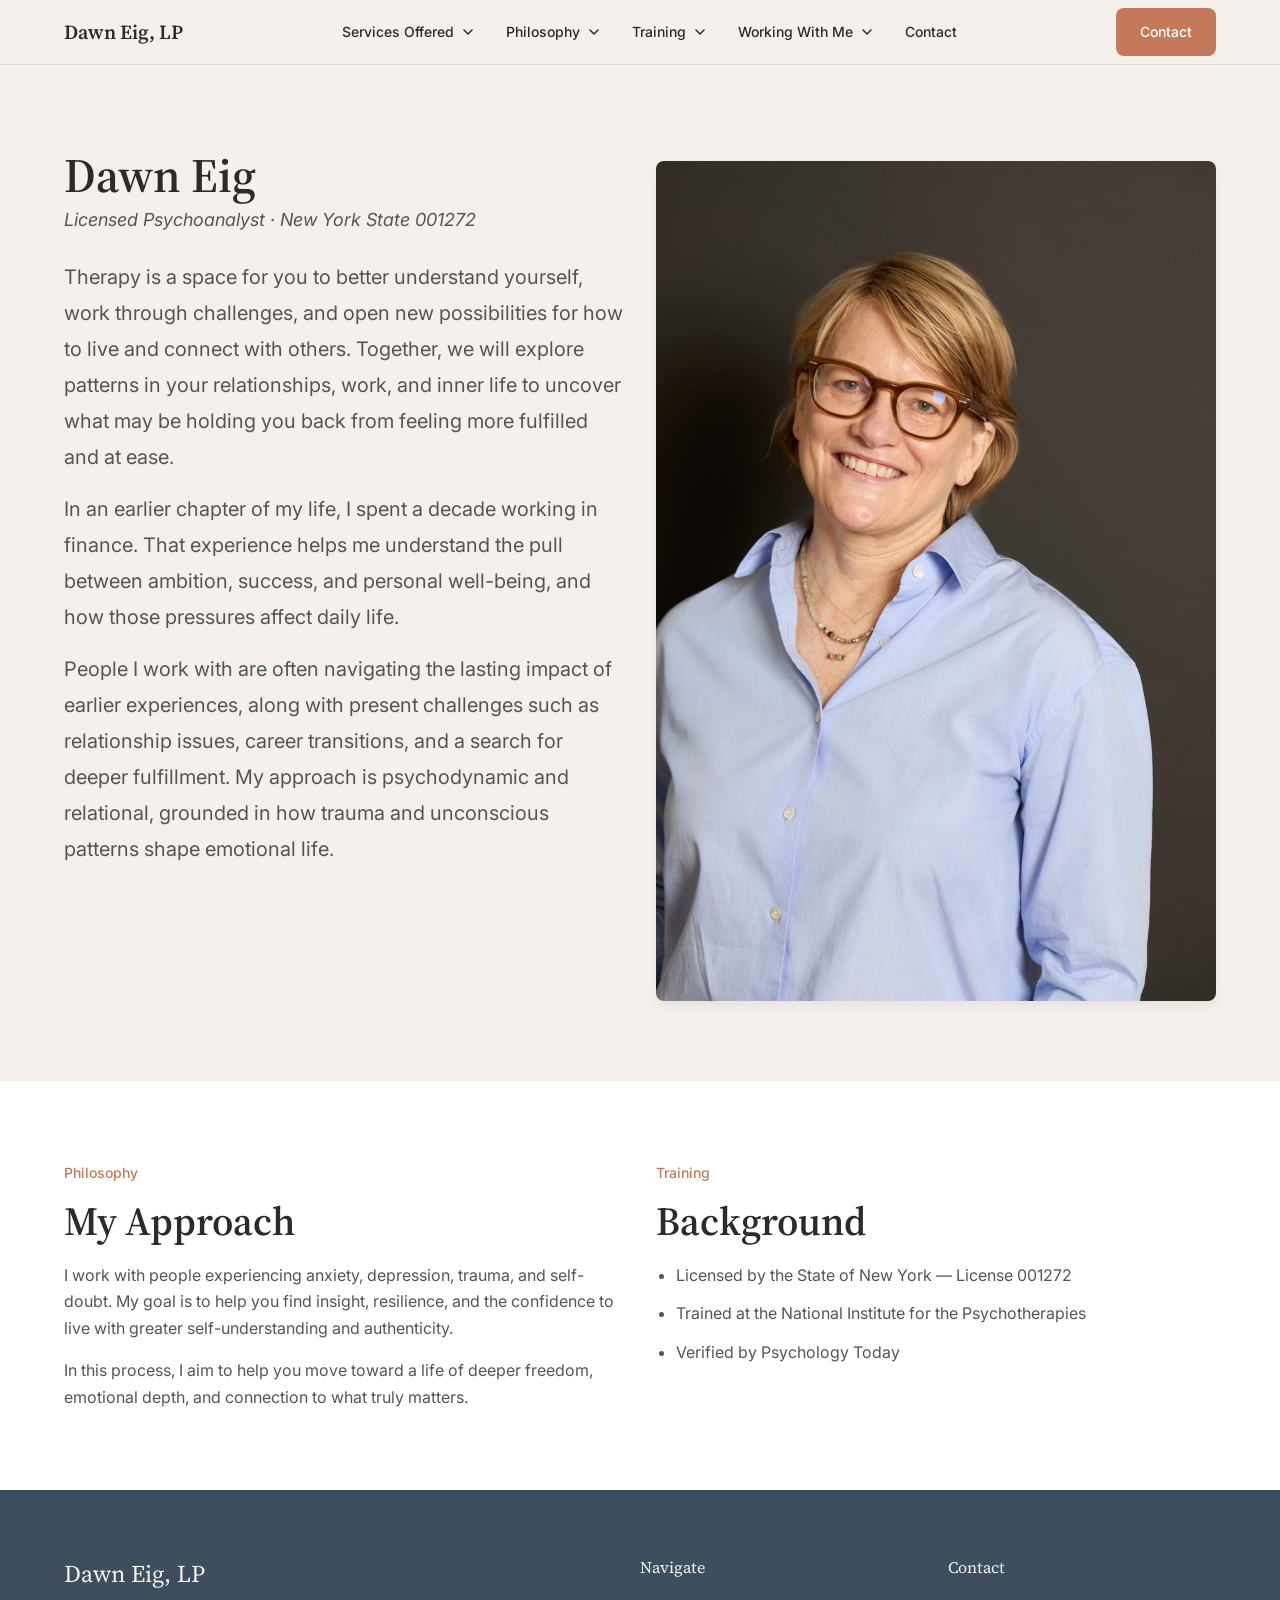
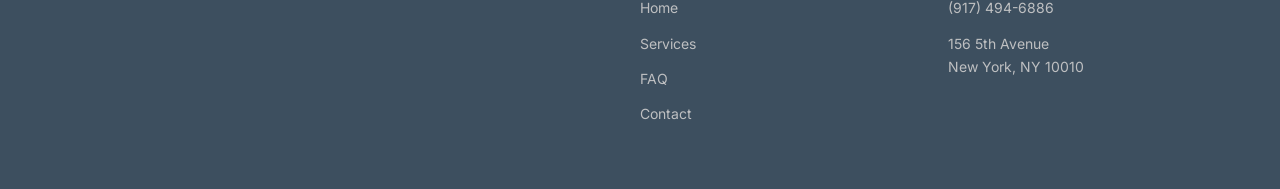
==== commit 5264b51f: "Audit fixes: footer contrast, broken tel links, inline style cleanup, utilities" ====
--- a/about/index.html
+++ b/about/index.html
@@ -8,12 +8,12 @@
   <link rel="preconnect" href="https://fonts.googleapis.com">
   <link rel="preconnect" href="https://fonts.gstatic.com" crossorigin>
   <link href="https://fonts.googleapis.com/css2?family=Inter:wght@400;500;600&family=Source+Serif+4:ital,opsz,wght@0,8..60,400;0,8..60,600;1,8..60,400&display=swap" rel="stylesheet">
-  <link rel="stylesheet" href="/css/tokens.css">
-  <link rel="stylesheet" href="/css/reset.css">
-  <link rel="stylesheet" href="/css/base.css">
-  <link rel="stylesheet" href="/css/layout.css">
-  <link rel="stylesheet" href="/css/components.css">
-  <link rel="stylesheet" href="/css/pages.css">
+  <link rel="stylesheet" href="/css/tokens.css?v=3">
+  <link rel="stylesheet" href="/css/reset.css?v=3">
+  <link rel="stylesheet" href="/css/base.css?v=3">
+  <link rel="stylesheet" href="/css/layout.css?v=3">
+  <link rel="stylesheet" href="/css/components.css?v=3">
+  <link rel="stylesheet" href="/css/pages.css?v=3">
 </head>
 <body>
   <a href="#main" class="sr-only">Skip to main content</a>
@@ -29,7 +29,7 @@
               <path d="M2 4l4 4 4-4" fill="none" stroke="currentColor" stroke-width="1.5" stroke-linecap="round" stroke-linejoin="round"/>
             </svg>
           </button>
-          <div id="dd-services" class="nav__dropdown-panel" hidden>
+          <div id="dd-services" class="nav__dropdown-panel">
             <a href="/services/#individual-therapy" class="nav__dropdown-item">
               <h4>Individual Therapy</h4>
               <p>A dedicated space to explore your inner life, understand patterns that hold you back, and move toward deeper freedom and authenticity.</p>
@@ -51,7 +51,7 @@
               <path d="M2 4l4 4 4-4" fill="none" stroke="currentColor" stroke-width="1.5" stroke-linecap="round" stroke-linejoin="round"/>
             </svg>
           </button>
-          <div id="dd-philosophy" class="nav__dropdown-panel" hidden>
+          <div id="dd-philosophy" class="nav__dropdown-panel">
             <a href="/about/" class="nav__dropdown-item">
               <h4>My Approach</h4>
               <p>My approach to therapy is primarily psychoanalytic. Rather than seeing symptoms as problems to eliminate, it understands them as expressions of underlying emotional conflicts, often outside of awareness.</p>
@@ -69,7 +69,7 @@
               <path d="M2 4l4 4 4-4" fill="none" stroke="currentColor" stroke-width="1.5" stroke-linecap="round" stroke-linejoin="round"/>
             </svg>
           </button>
-          <div id="dd-training" class="nav__dropdown-panel" hidden>
+          <div id="dd-training" class="nav__dropdown-panel">
             <a href="/about/" class="nav__dropdown-item">
               <h4>Psychoanalytic Training</h4>
               <p>I received my psychoanalytic training at the National Institute for the Psychotherapies, where I trained as a relationally oriented psychotherapist and psychoanalyst.</p>
@@ -87,7 +87,7 @@
               <path d="M2 4l4 4 4-4" fill="none" stroke="currentColor" stroke-width="1.5" stroke-linecap="round" stroke-linejoin="round"/>
             </svg>
           </button>
-          <div id="dd-working" class="nav__dropdown-panel" hidden>
+          <div id="dd-working" class="nav__dropdown-panel">
             <a href="/services/" class="nav__dropdown-item">
               <h4>Location</h4>
               <p>My office is located at 156 5th Avenue. I am available to work by Zoom but find that working together in person is far preferable.</p>
@@ -183,15 +183,15 @@
 
   <main id="main">
     <section class="section section--primary" aria-labelledby="about-heading">
-      <div class="container grid grid--2" style="align-items: start;">
+      <div class="container grid grid--2 grid--start">
         <div>
           <h1 id="about-heading" class="section__title">Dawn Eig</h1>
-          <p class="hero__subtitle hero__subtitle--about">Licensed Psychoanalyst, LP &middot; New York State 001272</p>
+          <p class="hero__subtitle hero__subtitle--about">Licensed Psychoanalyst &middot; New York State 001272</p>
           <p class="bio__text">Therapy is a space for you to better understand yourself, work through challenges, and open new possibilities for how to live and connect with others. Together, we will explore patterns in your relationships, work, and inner life to uncover what may be holding you back from feeling more fulfilled and at ease.</p>
           <p class="bio__text">In an earlier chapter of my life, I spent a decade working in finance. That experience helps me understand the pull between ambition, success, and personal well-being, and how those pressures affect daily life.</p>
           <p class="bio__text">People I work with are often navigating the lasting impact of earlier experiences, along with present challenges such as relationship issues, career transitions, and a search for deeper fulfillment. My approach is psychodynamic and relational, grounded in how trauma and unconscious patterns shape emotional life.</p>
         </div>
-        <figure class="hero__image" style="margin-top: var(--space-4);">
+        <figure class="hero__image mt-4">
           <img src="/assets/images/dawn-eig-hero.jpg" alt="Dawn Eig, Licensed Psychoanalyst" loading="lazy" width="800" height="1200">
         </figure>
       </div>
@@ -199,7 +199,7 @@
 
     <section class="section section--secondary" aria-labelledby="philosophy-heading">
       <div class="container">
-        <div class="grid grid--2" style="align-items: start;">
+        <div class="grid grid--2 grid--start">
           <div>
             <span class="section__eyebrow">Philosophy</span>
             <h2 id="philosophy-heading" class="section__title">My Approach</h2>
@@ -209,9 +209,9 @@
           <div>
             <span class="section__eyebrow">Training</span>
             <h2 class="section__title">Background</h2>
-            <ul style="padding-left: var(--space-5); list-style: disc; color: var(--color-text-secondary);">
-              <li style="margin-bottom: var(--space-3);">Licensed by the State of New York &mdash; License 001272</li>
-              <li style="margin-bottom: var(--space-3);">Trained at the National Institute for the Psychotherapies</li>
+            <ul class="about-list">
+              <li>Licensed by the State of New York &mdash; License 001272</li>
+              <li>Trained at the National Institute for the Psychotherapies</li>
               <li>Verified by Psychology Today</li>
             </ul>
           </div>
@@ -237,13 +237,13 @@
       <div>
         <p class="footer__heading">Contact</p>
         <div class="footer__links">
-          <a href="tel:+191****6886" class="footer__link">(917) 494-6886</a>
+          <a href="tel:+19174946886" class="footer__link">(917) 494-6886</a>
           <a href="https://maps.google.com/?q=156+5th+Avenue+New+York+NY+10010" target="_blank" rel="noopener noreferrer" class="footer__link">156 5th Avenue<br>New York, NY 10010</a>
         </div>
       </div>
     </div>
   </footer>
 
-  <script type="module" src="/js/main.js"></script>
+  <script type="module" src="/js/main.js?v=3"></script>
 </body>
 </html>
--- a/css/components.css
+++ b/css/components.css
@@ -317,18 +317,11 @@
   box-shadow: 0 12px 40px rgba(0, 0, 0, 0.12);
   z-index: 90;
   padding: var(--space-2);
-  opacity: 0;
-  transform: translateY(-4px);
-  transition: opacity 150ms ease, transform 150ms ease, visibility 150ms ease;
-  visibility: hidden;
-  pointer-events: none;
+  display: none;
 }
 
 .nav__dropdown-panel.is-open {
-  opacity: 1;
-  transform: translateY(0);
-  visibility: visible;
-  pointer-events: auto;
+  display: block;
 }
 
 /* Right-align last two dropdowns so they don't go off-screen */
@@ -411,3 +404,40 @@
 .nav__mobile-cta {
   margin-top: var(--space-4);
 }
+
+/* ---- Spacing utilities ---- */
+.mb-2 { margin-bottom: var(--space-2); }
+.mb-3 { margin-bottom: var(--space-3); }
+.mb-4 { margin-bottom: var(--space-4); }
+.mb-6 { margin-bottom: var(--space-6); }
+.mb-8 { margin-bottom: var(--space-8); }
+.mt-4 { margin-top: var(--space-4); }
+.mt-8 { margin-top: var(--space-8); }
+.mx-auto { margin-inline: auto; }
+
+/* ---- Paragraph break separator ---- */
+.para-break {
+  text-align: center;
+  margin: var(--space-4) 0;
+  letter-spacing: 0.15em;
+}
+
+/* ---- Text block (secondary prose) ---- */
+.text-block {
+  font-size: var(--font-size-sm);
+  line-height: var(--line-height-relaxed);
+  color: var(--color-text-secondary);
+}
+
+.text-block > * + * {
+  margin-top: var(--space-4);
+}
+
+/* ---- Grid utilities ---- */
+.grid--start { align-items: start; }
+.gap-16 { gap: var(--space-16); }
+/* ---- Font & text utilities ---- */
+.text-sm { font-size: var(--font-size-sm); }
+.text-lg { font-size: var(--font-size-lg); }
+.font-serif { font-family: var(--font-serif); }
+.gap-12 { gap: var(--space-12); }
--- a/css/pages.css
+++ b/css/pages.css
@@ -38,7 +38,7 @@
 }
 
 .hero__text {
-  font-size: var(--font-size-md);
+  font-size: var(--font-size-sm);
   line-height: var(--line-height-relaxed);
   margin-bottom: var(--space-8);
 }
@@ -156,6 +156,7 @@
   font-family: var(--font-serif);
   font-size: var(--font-size-xl);
   margin-bottom: var(--space-3);
+  color: var(--color-text-on-dark);
 }
 
 .footer__text {
@@ -199,3 +200,17 @@
     grid-template-columns: 2fr 1fr 1fr;
   }
 }
+
+.about-list {
+  padding-left: var(--space-5);
+  list-style: disc;
+  color: var(--color-text-secondary);
+}
+
+.about-list li {
+  margin-bottom: var(--space-3);
+}
+
+.about-list li:last-child {
+  margin-bottom: 0;
+}
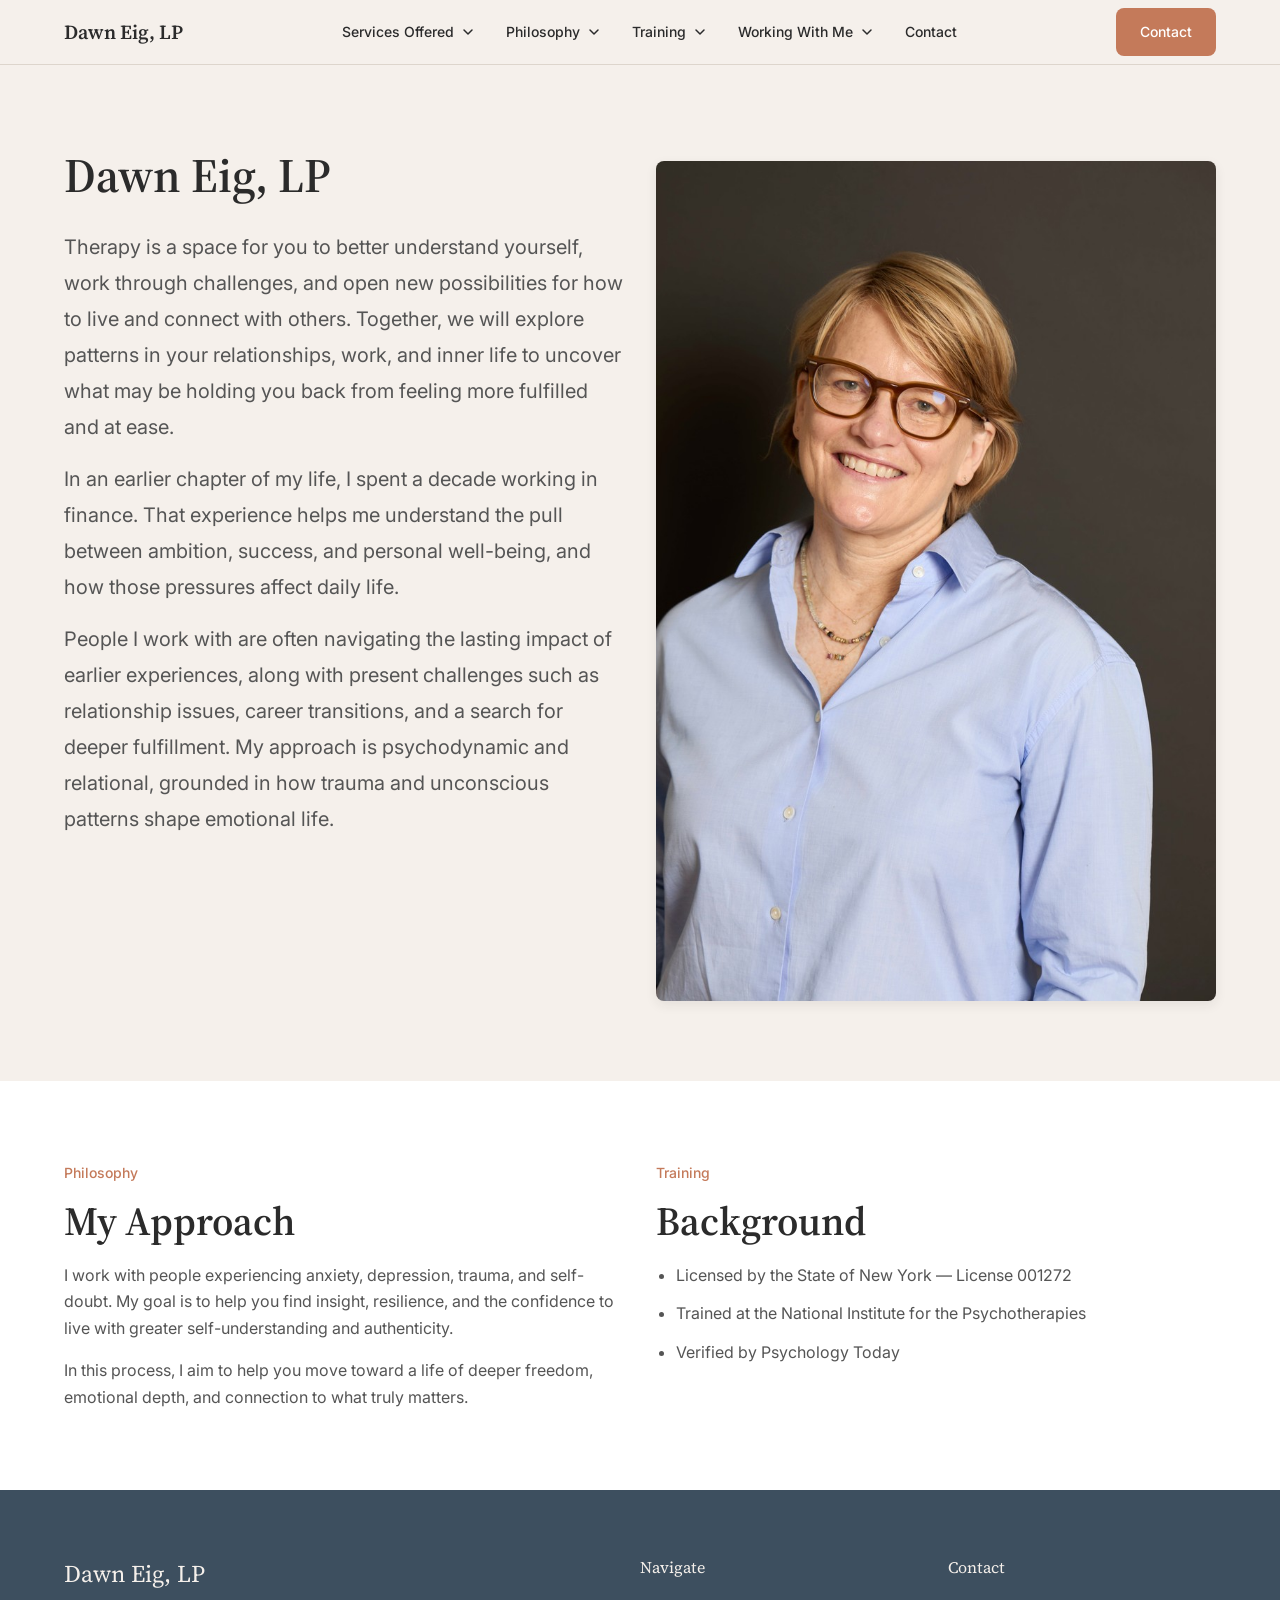
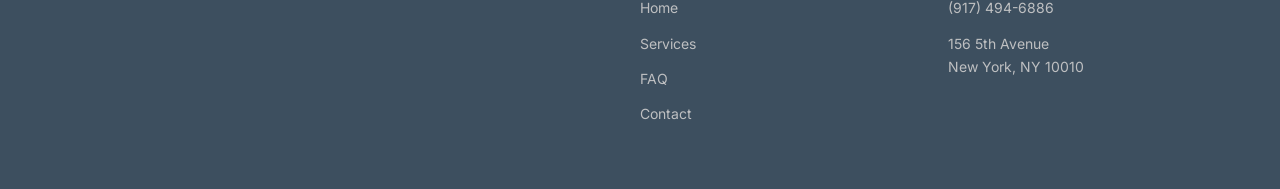
==== commit 381835f4: "About page: remove subtitle line, change heading to Dawn Eig, LP" ====
--- a/about/index.html
+++ b/about/index.html
@@ -8,12 +8,12 @@
   <link rel="preconnect" href="https://fonts.googleapis.com">
   <link rel="preconnect" href="https://fonts.gstatic.com" crossorigin>
   <link href="https://fonts.googleapis.com/css2?family=Inter:wght@400;500;600&family=Source+Serif+4:ital,opsz,wght@0,8..60,400;0,8..60,600;1,8..60,400&display=swap" rel="stylesheet">
-  <link rel="stylesheet" href="/css/tokens.css?v=3">
-  <link rel="stylesheet" href="/css/reset.css?v=3">
-  <link rel="stylesheet" href="/css/base.css?v=3">
-  <link rel="stylesheet" href="/css/layout.css?v=3">
-  <link rel="stylesheet" href="/css/components.css?v=3">
-  <link rel="stylesheet" href="/css/pages.css?v=3">
+  <link rel="stylesheet" href="/css/tokens.css?v=5">
+  <link rel="stylesheet" href="/css/reset.css?v=5">
+  <link rel="stylesheet" href="/css/base.css?v=5">
+  <link rel="stylesheet" href="/css/layout.css?v=5">
+  <link rel="stylesheet" href="/css/components.css?v=5">
+  <link rel="stylesheet" href="/css/pages.css?v=5">
 </head>
 <body>
   <a href="#main" class="sr-only">Skip to main content</a>
@@ -185,8 +185,7 @@
     <section class="section section--primary" aria-labelledby="about-heading">
       <div class="container grid grid--2 grid--start">
         <div>
-          <h1 id="about-heading" class="section__title">Dawn Eig</h1>
-          <p class="hero__subtitle hero__subtitle--about">Licensed Psychoanalyst &middot; New York State 001272</p>
+          <h1 id="about-heading" class="section__title">Dawn Eig, LP</h1>
           <p class="bio__text">Therapy is a space for you to better understand yourself, work through challenges, and open new possibilities for how to live and connect with others. Together, we will explore patterns in your relationships, work, and inner life to uncover what may be holding you back from feeling more fulfilled and at ease.</p>
           <p class="bio__text">In an earlier chapter of my life, I spent a decade working in finance. That experience helps me understand the pull between ambition, success, and personal well-being, and how those pressures affect daily life.</p>
           <p class="bio__text">People I work with are often navigating the lasting impact of earlier experiences, along with present challenges such as relationship issues, career transitions, and a search for deeper fulfillment. My approach is psychodynamic and relational, grounded in how trauma and unconscious patterns shape emotional life.</p>
@@ -244,6 +243,6 @@
     </div>
   </footer>
 
-  <script type="module" src="/js/main.js?v=3"></script>
+  <script type="module" src="/js/main.js?v=5"></script>
 </body>
 </html>
--- a/css/components.css
+++ b/css/components.css
@@ -415,12 +415,6 @@
 .mt-8 { margin-top: var(--space-8); }
 .mx-auto { margin-inline: auto; }
 
-/* ---- Paragraph break separator ---- */
-.para-break {
-  text-align: center;
-  margin: var(--space-4) 0;
-  letter-spacing: 0.15em;
-}
 
 /* ---- Text block (secondary prose) ---- */
 .text-block {
--- a/css/pages.css
+++ b/css/pages.css
@@ -214,3 +214,38 @@
 .about-list li:last-child {
   margin-bottom: 0;
 }
+
+/* ---- Services page: equal-height cards ---- */
+.services__grid {
+  display: grid;
+  grid-template-columns: 1fr;
+  gap: var(--space-12);
+}
+
+.services__grid > article {
+  display: flex;
+  flex-direction: column;
+  background-color: var(--color-bg-secondary);
+  border-radius: var(--border-radius);
+  padding: var(--space-8);
+  box-shadow: var(--shadow-sm);
+}
+
+.services__grid > article h2 {
+  margin-bottom: var(--space-6);
+  font-size: var(--font-size-xl);
+}
+
+.services__grid > article p {
+  flex-grow: 1;
+}
+
+.services__grid > article p + p {
+  margin-top: var(--space-4);
+}
+
+@media (min-width: 64rem) {
+  .services__grid {
+    grid-template-columns: repeat(3, 1fr);
+  }
+}
